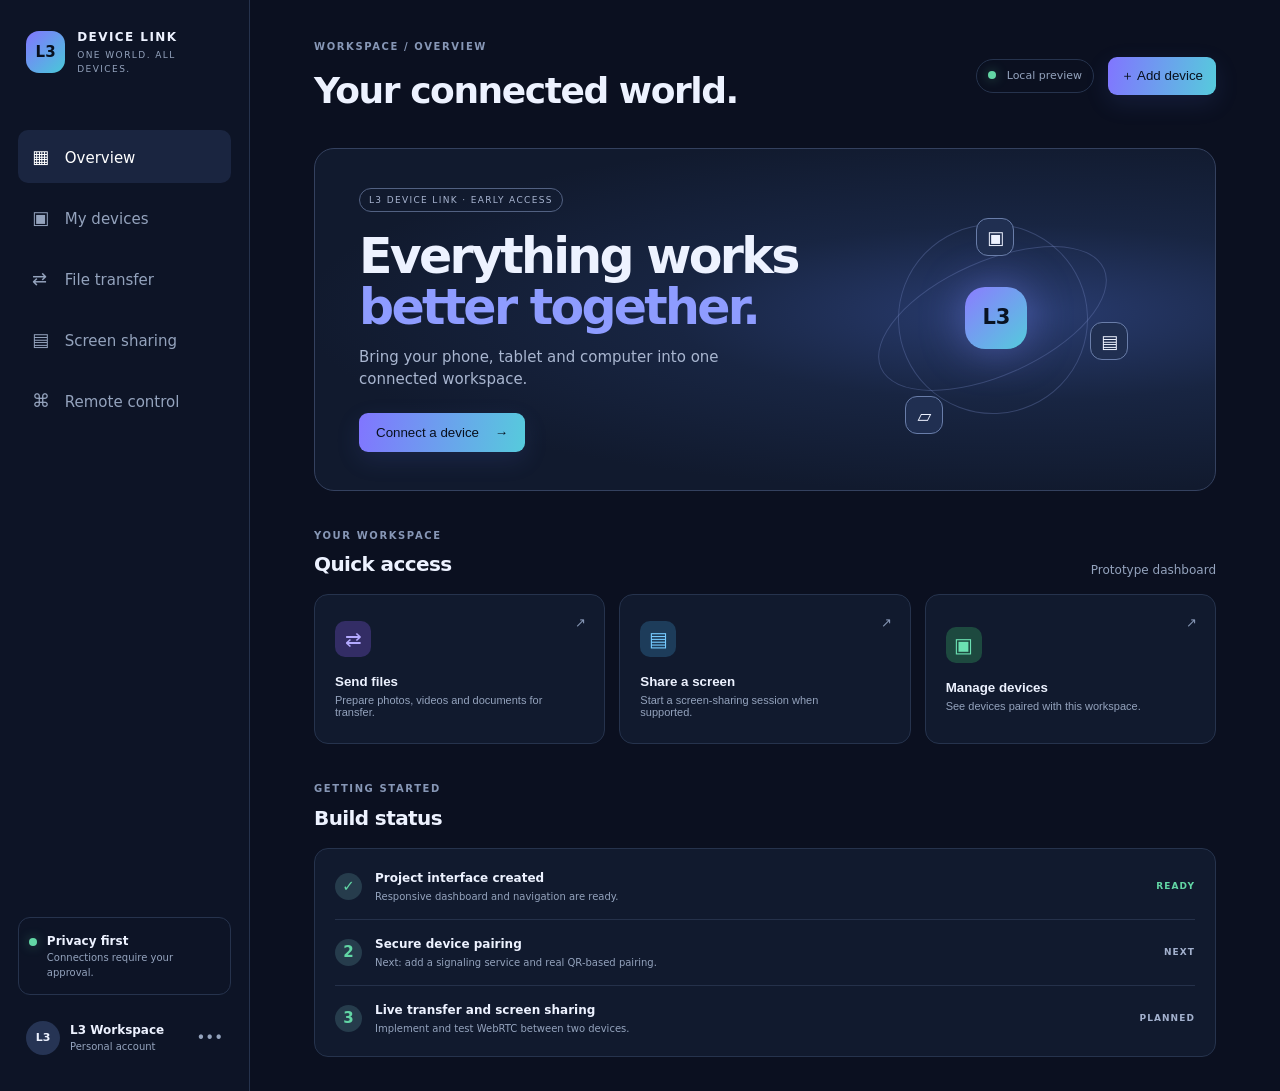
==== l3-device-link/index.html @ 7efd7ea4 "Add L3 Device Link starter app" ====
<!doctype html>
<html lang="en">
<head>
  <meta charset="UTF-8" />
  <meta name="viewport" content="width=device-width, initial-scale=1.0" />
  <meta name="theme-color" content="#0b1020" />
  <meta name="description" content="L3 Device Link — connect your devices, move files and share screens." />
  <title>L3 Device Link</title>
  <link rel="manifest" href="manifest.webmanifest" />
  <link rel="stylesheet" href="styles.css" />
</head>
<body>
  <div class="app-shell">
    <aside class="sidebar">
      <a class="brand" href="#" aria-label="L3 Device Link home">
        <span class="brand-mark">L3</span><span><b>DEVICE LINK</b><small>ONE WORLD. ALL DEVICES.</small></span>
      </a>
      <nav>
        <button class="nav-item active" data-view="overview"><span>▦</span> Overview</button>
        <button class="nav-item" data-view="devices"><span>▣</span> My devices</button>
        <button class="nav-item" data-view="transfer"><span>⇄</span> File transfer</button>
        <button class="nav-item" data-view="sharing"><span>▤</span> Screen sharing</button>
        <button class="nav-item" data-view="remote"><span>⌘</span> Remote control</button>
      </nav>
      <div class="sidebar-bottom">
        <div class="secure-note"><span class="status-dot"></span><div><b>Privacy first</b><small>Connections require your approval.</small></div></div>
        <div class="profile"><div class="avatar">L3</div><div><b>L3 Workspace</b><small>Personal account</small></div><span class="dots">•••</span></div>
      </div>
    </aside>

    <main class="main">
      <header class="topbar">
        <div><span class="eyebrow">WORKSPACE / <span id="crumb">OVERVIEW</span></span><h1 id="page-title">Your connected world.</h1></div>
        <div class="top-actions"><span class="online-pill"><i></i> Local preview</span><button class="primary small" id="open-pair">＋ Add device</button></div>
      </header>

      <section class="view active" id="overview">
        <div class="hero">
          <div class="hero-copy"><span class="tag">L3 DEVICE LINK · EARLY ACCESS</span><h2>Everything works<br/><em>better together.</em></h2><p>Bring your phone, tablet and computer into one connected workspace.</p><button class="primary" id="hero-pair">Connect a device <span>→</span></button></div>
          <div class="orbit" aria-hidden="true"><div class="orbit-ring ring-one"></div><div class="orbit-ring ring-two"></div><div class="orbit-core">L3</div><div class="orbit-node node-a">▣</div><div class="orbit-node node-b">▤</div><div class="orbit-node node-c">▱</div></div>
        </div>
        <div class="section-heading"><div><span class="eyebrow">YOUR WORKSPACE</span><h3>Quick access</h3></div><span class="muted">Prototype dashboard</span></div>
        <div class="feature-grid">
          <button class="feature-card" data-go="transfer"><span class="feature-icon violet">⇄</span><b>Send files</b><small>Prepare photos, videos and documents for transfer.</small><span class="card-arrow">↗</span></button>
          <button class="feature-card" data-go="sharing"><span class="feature-icon blue">▤</span><b>Share a screen</b><small>Start a screen-sharing session when supported.</small><span class="card-arrow">↗</span></button>
          <button class="feature-card" data-go="devices"><span class="feature-icon green">▣</span><b>Manage devices</b><small>See devices paired with this workspace.</small><span class="card-arrow">↗</span></button>
        </div>
        <div class="section-heading"><div><span class="eyebrow">GETTING STARTED</span><h3>Build status</h3></div></div>
        <div class="status-card"><div class="status-line"><span class="status-icon">✓</span><div><b>Project interface created</b><small>Responsive dashboard and navigation are ready.</small></div><span class="state done">READY</span></div><div class="status-line"><span class="status-icon">2</span><div><b>Secure device pairing</b><small>Next: add a signaling service and real QR-based pairing.</small></div><span class="state planned">NEXT</span></div><div class="status-line"><span class="status-icon">3</span><div><b>Live transfer and screen sharing</b><small>Implement and test WebRTC between two devices.</small></div><span class="state planned">PLANNED</span></div></div>
      </section>

      <section class="view" id="devices">
        <div class="section-heading"><div><span class="eyebrow">DEVICE NETWORK</span><h3>My devices</h3><p class="muted">Devices will appear here after real pairing is implemented.</p></div><button class="primary small" id="device-pair">＋ Pair device</button></div>
        <div class="empty-state"><div class="empty-icon">▣</div><h3>No devices paired yet</h3><p>Your device list is empty. Pairing in this starter build is a UI preview; no device has been connected.</p><button class="secondary" id="empty-pair">Set up a device</button></div>
      </section>

      <section class="view" id="transfer">
        <div class="section-heading"><div><span class="eyebrow">SHARE BETWEEN DEVICES</span><h3>File transfer</h3><p class="muted">Choose files to stage locally. They are not uploaded or sent in this preview.</p></div></div>
        <label class="drop-zone" id="drop-zone"><input id="file-input" type="file" multiple /><span class="upload-icon">↑</span><b>Drop files here or <u>browse files</u></b><small>Photos, videos and documents · Local preview only</small></label>
        <div id="file-list" class="file-list"></div>
        <div class="notice"><b>Transfer status:</b> Local staging only. A secure peer connection is required before files can be sent to another device.</div>
      </section>

      <section class="view" id="sharing">
        <div class="section-heading"><div><span class="eyebrow">LIVE COLLABORATION</span><h3>Screen sharing</h3><p class="muted">Share this browser tab or screen after a peer connection is added.</p></div></div>
        <div class="empty-state"><div class="empty-icon">▤</div><h3>Ready when you are</h3><p>Live screen sharing requires a secure context (HTTPS or localhost), browser support and a connected peer.</p><button class="secondary" id="share-screen">Check screen-share support</button><p class="feedback" id="share-feedback" aria-live="polite"></p></div>
      </section>

      <section class="view" id="remote">
        <div class="section-heading"><div><span class="eyebrow">CONSENT-BASED ACCESS</span><h3>Remote control</h3><p class="muted">Remote input is not enabled in this starter build.</p></div></div>
        <div class="notice warning"><b>Designed for safety:</b> Remote control will require explicit approval on the device being controlled, a visible session indicator, and an immediate disconnect option. Browser and iOS restrictions may limit available controls.</div>
        <div class="empty-state"><div class="empty-icon">⌘</div><h3>No active remote sessions</h3><p>We will add supported remote actions after secure pairing is working.</p></div>
      </section>
    </main>
  </div>

  <dialog id="pair-dialog">
    <form method="dialog" class="dialog-content">
      <button class="close" aria-label="Close">×</button>
      <span class="eyebrow">NEW CONNECTION</span><h2>Link a device</h2>
      <p class="muted">This is a visual pairing preview. It does not establish a real connection yet.</p>
      <label class="field-label" for="device-name">Give your device a name</label><input id="device-name" class="text-input" placeholder="e.g. My Android phone" maxlength="40" />
      <label class="field-label" for="device-type">Device type</label><select id="device-type" class="text-input"><option>Android phone</option><option>iPhone</option><option>Windows PC</option><option>Mac</option><option>Linux computer</option><option>Chromebook</option><option>Tablet</option></select>
      <div class="pair-code"><small>DEMO PAIRING CODE</small><strong id="pair-code">— — — — — —</strong><span>Demo only · Not a secure authentication code</span></div>
      <button class="primary full" id="generate-code" type="button">Generate demo code</button>
      <p class="feedback" id="pair-feedback" aria-live="polite"></p>
    </form>
  </dialog>
  <script src="app.js"></script>
</body>
</html>
---- l3-device-link/styles.css ----
:root{--bg:#0b1020;--panel:#111a2e;--panel2:#151f35;--line:#26334d;--text:#edf2ff;--muted:#94a3bd;--purple:#8b7cff;--cyan:#63d8e8;--green:#62d6a5}*{box-sizing:border-box}body{margin:0;background:var(--bg);color:var(--text);font:15px/1.5 Inter,ui-sans-serif,system-ui,-apple-system,Segoe UI,sans-serif}.app-shell{min-height:100vh;display:grid;grid-template-columns:250px 1fr}.sidebar{border-right:1px solid var(--line);padding:28px 18px;display:flex;flex-direction:column;min-height:100vh;background:#0d1426}.brand{display:flex;align-items:center;gap:12px;color:var(--text);text-decoration:none;margin:0 8px 54px}.brand-mark{display:grid;place-items:center;width:42px;height:42px;border-radius:13px;background:linear-gradient(135deg,#8275ff,#48c9d8);font-weight:900;color:#08101e}.brand b{display:block;letter-spacing:.12em;font-size:12px}.brand small{display:block;color:var(--muted);font-size:9px;letter-spacing:.16em;margin-top:3px}nav{display:grid;gap:8px}.nav-item{border:0;background:transparent;color:var(--muted);padding:13px 14px;text-align:left;border-radius:10px;font:inherit;cursor:pointer}.nav-item span{display:inline-block;width:28px;font-size:18px}.nav-item.active,.nav-item:hover{background:#1a2540;color:white}.sidebar-bottom{margin-top:auto}.secure-note{display:flex;gap:10px;padding:14px 10px;border:1px solid var(--line);border-radius:12px;margin-bottom:18px}.secure-note b,.profile b{display:block;font-size:12px}.secure-note small,.profile small{display:block;color:var(--muted);font-size:10px}.status-dot,.online-pill i{width:8px;height:8px;background:var(--green);border-radius:50%;display:inline-block;margin-top:6px;box-shadow:0 0 12px #62d6a566}.profile{display:flex;align-items:center;gap:10px;padding:8px}.avatar{width:34px;height:34px;display:grid;place-items:center;background:#263454;border-radius:50%;font-size:11px;font-weight:800}.dots{margin-left:auto;color:var(--muted)}.main{padding:34px clamp(22px,5vw,70px);max-width:1500px;width:100%;margin:auto}.topbar{display:flex;justify-content:space-between;align-items:center;margin-bottom:30px}.eyebrow{font-size:10px;letter-spacing:.16em;color:#8797b6;font-weight:800}.topbar h1{font-size:clamp(25px,3vw,36px);letter-spacing:-.04em;margin:7px 0 0}.top-actions{display:flex;gap:14px;align-items:center}.online-pill{font-size:11px;color:var(--muted);border:1px solid var(--line);padding:8px 11px;border-radius:20px}.online-pill i{margin:0 7px 0 0}.primary,.secondary{border:0;border-radius:9px;padding:12px 17px;font:700 13px inherit;cursor:pointer}.primary{background:linear-gradient(100deg,#8175ff,#56cbdc);color:#08101e;box-shadow:0 8px 25px #5b78e522}.primary:hover{filter:brightness(1.08)}.primary.small{padding:10px 13px}.primary.full{width:100%;margin-top:15px}.secondary{background:#202c46;color:var(--text);border:1px solid var(--line)}.view{display:none}.view.active{display:block}.hero{min-height:300px;border:1px solid #34415f;border-radius:20px;padding:38px 44px;display:flex;align-items:center;justify-content:space-between;overflow:hidden;background:radial-gradient(ellipse at 78% 48%,#293c70 0,#182542 35%,#111a2e 72%);position:relative}.hero-copy{position:relative;z-index:2}.tag{font-size:9px;letter-spacing:.15em;color:#a8b5d1;border:1px solid #526182;border-radius:30px;padding:6px 9px}.hero h2{font-size:clamp(32px,4vw,49px);line-height:1.05;letter-spacing:-.055em;margin:22px 0 12px}.hero h2 em{font-style:normal;color:#8e9cff}.hero p{color:#a9b6d0;max-width:380px;margin:0 0 22px}.hero button span{padding-left:12px}.orbit{width:270px;height:230px;position:relative;margin-right:5%;flex-shrink:0}.orbit-ring{position:absolute;border:1px solid #7588c455;border-radius:50%;transform:rotate(-24deg)}.ring-one{width:245px;height:115px;top:57px;left:10px}.ring-two{width:190px;height:190px;top:20px;left:38px}.orbit-core{position:absolute;left:105px;top:83px;width:62px;height:62px;border-radius:20px;background:linear-gradient(135deg,#8b7cff,#54cbdc);display:grid;place-items:center;color:#091323;font-weight:900;font-size:21px;box-shadow:0 0 45px #7f8cff77}.orbit-node{position:absolute;width:38px;height:38px;border:1px solid #697da9;background:#202f51;border-radius:12px;display:grid;place-items:center;font-size:18px}.node-a{top:14px;left:116px}.node-b{right:2px;top:118px}.node-c{bottom:0;left:45px}.section-heading{display:flex;justify-content:space-between;align-items:end;margin:32px 0 15px}.section-heading h3{font-size:20px;margin:4px 0 0;letter-spacing:-.03em}.muted{color:var(--muted);font-size:12px}.feature-grid{display:grid;grid-template-columns:repeat(3,1fr);gap:14px}.feature-card{text-align:left;position:relative;padding:20px;background:var(--panel);border:1px solid var(--line);border-radius:14px;color:var(--text);cursor:pointer;min-height:150px}.feature-card:hover{border-color:#7181bb;transform:translateY(-2px)}.feature-icon{display:grid;place-items:center;width:36px;height:36px;border-radius:10px;font-size:20px;margin-bottom:17px}.violet{background:#332d65;color:#b4aaff}.blue{background:#1d3c5a;color:#75caff}.green{background:#1d493f;color:#6be0b2}.feature-card b,.feature-card small{display:block}.feature-card small{color:var(--muted);font-size:11px;margin-top:5px;max-width:230px}.card-arrow{position:absolute;right:18px;top:20px;color:#8797b6}.status-card{border:1px solid var(--line);border-radius:14px;background:var(--panel);padding:5px 20px}.status-line{display:flex;align-items:center;gap:13px;padding:15px 0;border-bottom:1px solid #25314a}.status-line:last-child{border:0}.status-icon{width:27px;height:27px;display:grid;place-items:center;border-radius:50%;background:#263c4c;color:var(--green);font-weight:800}.status-line b,.status-line small{display:block}.status-line b{font-size:12px}.status-line small{font-size:10px;color:var(--muted);margin-top:2px}.state{margin-left:auto;font-size:9px;letter-spacing:.12em;font-weight:800}.done{color:var(--green)}.planned{color:#a3b1ce}.empty-state{margin-top:18px;min-height:300px;border:1px dashed #394866;border-radius:16px;display:flex;align-items:center;justify-content:center;flex-direction:column;text-align:center;padding:35px}.empty-icon{width:55px;height:55px;border-radius:16px;background:#1b2945;color:#a8b5ff;display:grid;place-items:center;font-size:25px}.empty-state h3{margin:16px 0 5px}.empty-state p{max-width:440px;color:var(--muted);font-size:12px}.drop-zone{margin-top:18px;border:1px dashed #586a91;border-radius:16px;background:#121c31;min-height:210px;display:flex;align-items:center;justify-content:center;flex-direction:column;gap:8px;cursor:pointer}.drop-zone:hover{border-color:#9b91ff;background:#17233c}.drop-zone input{display:none}.upload-icon{font-size:30px;color:#9c91ff}.drop-zone small{color:var(--muted);font-size:11px}.file-list{display:grid;gap:8px;margin-top:15px}.file-row{display:flex;align-items:center;gap:12px;background:var(--panel);border:1px solid var(--line);border-radius:10px;padding:12px}.file-symbol{font-size:19px;color:#a99fff}.file-row b{font-size:12px;display:block}.file-row small{font-size:10px;color:var(--muted)}.notice{margin-top:20px;padding:14px 16px;border-radius:10px;border:1px solid #394866;background:#151f35;color:#b6c3dc;font-size:11px}.notice.warning{border-color:#765d39;background:#2b241b;color:#e9d0a7}.field-label{display:block;font-size:11px;color:#b7c3d9;margin:14px 0 6px}.text-input{width:100%;padding:12px;border-radius:8px;border:1px solid var(--line);background:#0c1425;color:white;font:inherit;font-size:13px}.pair-code{margin-top:17px;background:#18243c;border:1px solid #344565;border-radius:10px;text-align:center;padding:16px}.pair-code small,.pair-code span{display:block;color:var(--muted);font-size:9px;letter-spacing:.1em}.pair-code strong{display:block;font-size:27px;letter-spacing:.22em;margin:5px}.pair-code span{letter-spacing:0}.feedback{color:#9edcc6;font-size:11px;min-height:15px}dialog{border:1px solid #394866;border-radius:16px;background:#111a2e;color:var(--text);width:min(430px,calc(100% - 30px));padding:0;box-shadow:0 25px 100px #000a}dialog::backdrop{background:#050916bb;backdrop-filter:blur(5px)}.dialog-content{padding:28px;position:relative}.dialog-content h2{margin:7px 0;font-size:25px}.dialog-content>p{font-size:11px}.close{position:absolute;right:18px;top:14px;border:0;background:none;color:#aab7cf;font-size:25px;cursor:pointer}.file-row button{margin-left:auto;background:none;border:0;color:#aebada;cursor:pointer}@media(max-width:850px){.app-shell{grid-template-columns:1fr}.sidebar{min-height:auto;padding:13px 16px;border-right:0;border-bottom:1px solid var(--line)}.brand{margin:0 5px 12px}.sidebar nav{display:flex;overflow:auto;gap:4px}.nav-item{white-space:nowrap;padding:9px 10px;font-size:11px}.nav-item span{width:auto;margin-right:5px}.sidebar-bottom{display:none}.main{padding:23px 18px}.hero{padding:27px;min-height:270px}.orbit{opacity:.35;position:absolute;right:-55px;top:15px}.hero-copy{max-width:80%}}@media(max-width:600px){.topbar{align-items:flex-start;gap:12px}.top-actions{flex-direction:column;align-items:flex-end;gap:8px}.online-pill{display:none}.feature-grid{grid-template-columns:1fr}.feature-card{min-height:125px}.hero-copy{max-width:100%}.hero{padding:25px 22px}.orbit{right:-110px;opacity:.2}.section-heading{align-items:flex-start;gap:10px}.state{font-size:8px}}
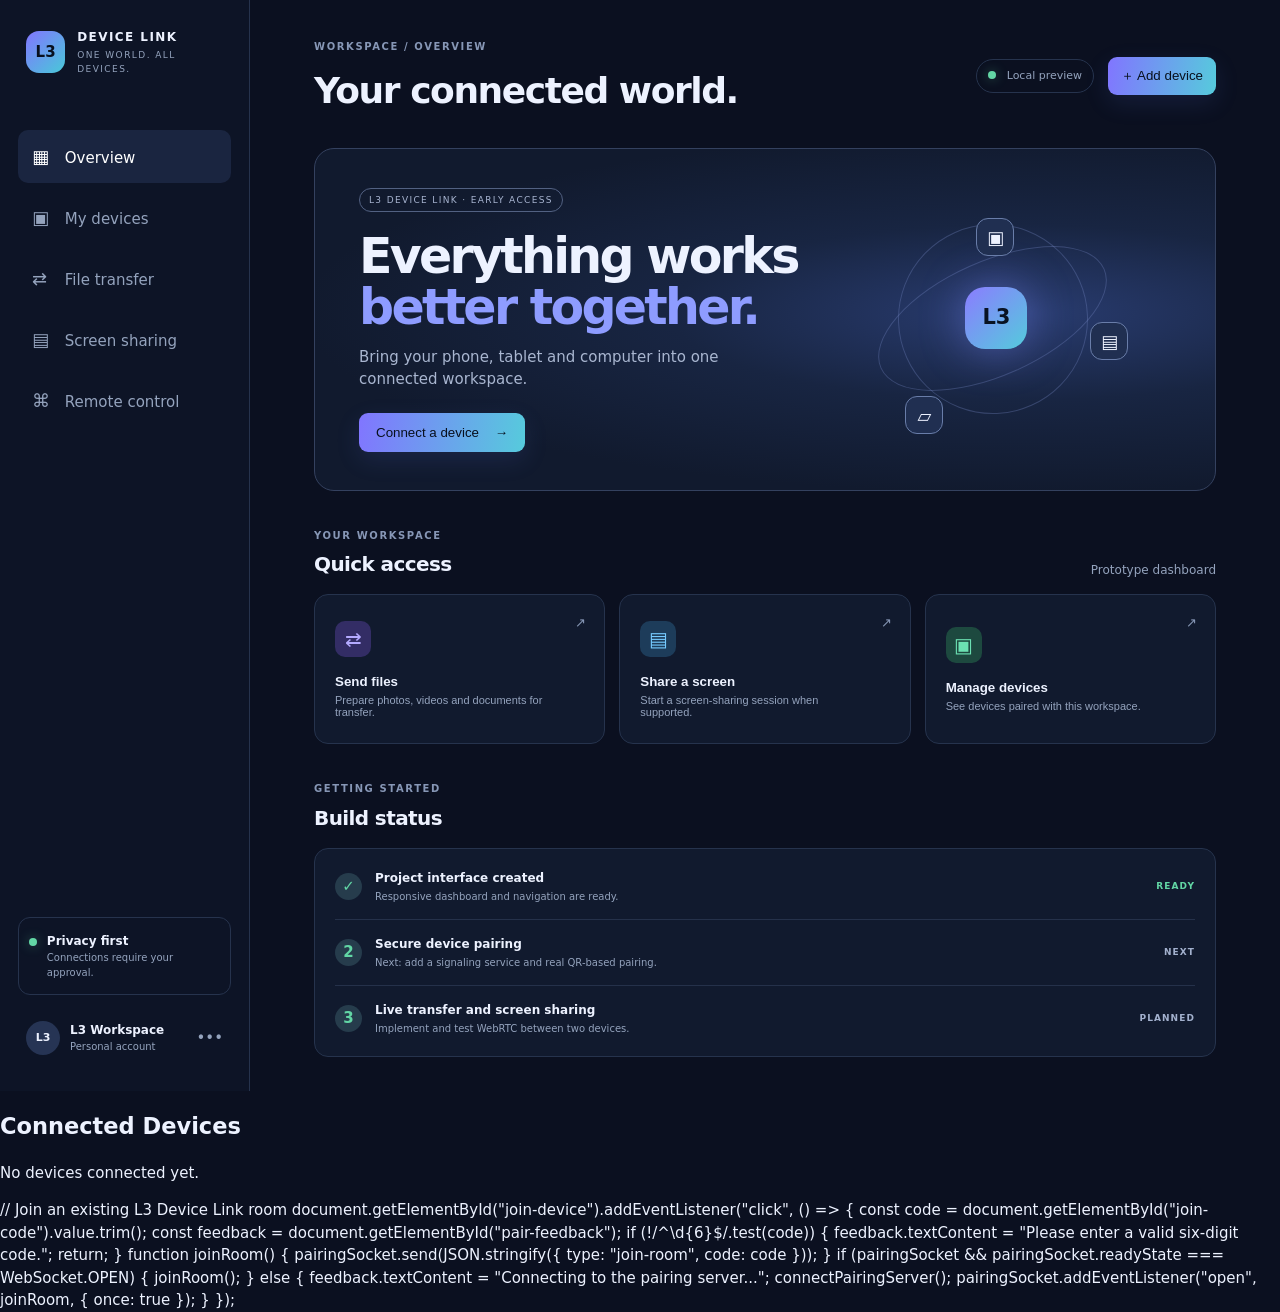
==== commit fbf84a20: "Prepare L3 Device Link for Chromebook installation" ====
--- a/l3-device-link/index.html
+++ b/l3-device-link/index.html
@@ -74,18 +74,90 @@
     </main>
   </div>
 
-  <dialog id="pair-dialog">
-    <form method="dialog" class="dialog-content">
-      <button class="close" aria-label="Close">×</button>
-      <span class="eyebrow">NEW CONNECTION</span><h2>Link a device</h2>
-      <p class="muted">This is a visual pairing preview. It does not establish a real connection yet.</p>
-      <label class="field-label" for="device-name">Give your device a name</label><input id="device-name" class="text-input" placeholder="e.g. My Android phone" maxlength="40" />
-      <label class="field-label" for="device-type">Device type</label><select id="device-type" class="text-input"><option>Android phone</option><option>iPhone</option><option>Windows PC</option><option>Mac</option><option>Linux computer</option><option>Chromebook</option><option>Tablet</option></select>
-      <div class="pair-code"><small>DEMO PAIRING CODE</small><strong id="pair-code">— — — — — —</strong><span>Demo only · Not a secure authentication code</span></div>
-      <button class="primary full" id="generate-code" type="button">Generate demo code</button>
-      <p class="feedback" id="pair-feedback" aria-live="polite"></p>
-    </form>
-  </dialog>
+ 
+<dialog id="pair-dialog">
+  <form method="dialog" class="dialog-content">
+    <button class="close" aria-label="Close">×</button>
+    <span class="eyebrow">NEW CONNECTION</span>
+    <h2>Link a device</h2>
+    <p class="muted">Connect another device using a pairing code.</p>
+
+    <label class="field-label" for="device-name">Give your device a name</label>
+    <input id="device-name" class="text-input" placeholder="e.g. My Android phone" maxlength="40" />
+
+    <label class="field-label" for="device-type">Device type</label>
+    <select id="device-type" class="text-input">
+      <option>Android phone</option>
+      <option>iPhone</option>
+      <option>Windows PC</option>
+      <option>Mac</option>
+      <option>Linux computer</option>
+      <option>Chromebook</option>
+      <option>Tablet</option>
+    </select>
+
+    <div class="pair-code">
+      <small>PAIRING CODE</small>
+      <strong id="pair-code">— — — — — —</strong>
+      <span>Share this code with your other device.</span>
+    </div>
+
+    <button class="primary full" id="generate-code" type="button">
+      Create pairing code
+    </button>
+
+    <div class="section-heading">
+      <h3>Join another device</h3>
+    </div>
+
+    <label class="field-label" for="join-code">Enter its six-digit code</label>
+    <input id="join-code" class="text-input" placeholder="123456" maxlength="6" inputmode="numeric" />
+
+    <button class="secondary full" id="join-device" type="button">
+      Join device
+    </button>
+
+    <p class="feedback" id="pair-feedback" aria-live="polite"></p>
+  </form>
+</dialog>
+
   <script src="app.js"></script>
+
+<section class="device-status">
+  <h2>Connected Devices</h2>
+  <div id="connected-devices">
+    <p>No devices connected yet.</p>
+  </div>
+</section>
+
 </body>
-</html>+</html>
+
+
+// Join an existing L3 Device Link room
+document.getElementById("join-device").addEventListener("click", () => {
+  const code = document.getElementById("join-code").value.trim();
+  const feedback = document.getElementById("pair-feedback");
+
+  if (!/^\d{6}$/.test(code)) {
+    feedback.textContent = "Please enter a valid six-digit code.";
+    return;
+  }
+
+  function joinRoom() {
+    pairingSocket.send(JSON.stringify({
+      type: "join-room",
+      code: code
+    }));
+  }
+
+  if (pairingSocket && pairingSocket.readyState === WebSocket.OPEN) {
+    joinRoom();
+  } else {
+    feedback.textContent = "Connecting to the pairing server...";
+
+    connectPairingServer();
+
+    pairingSocket.addEventListener("open", joinRoom, { once: true });
+  }
+});
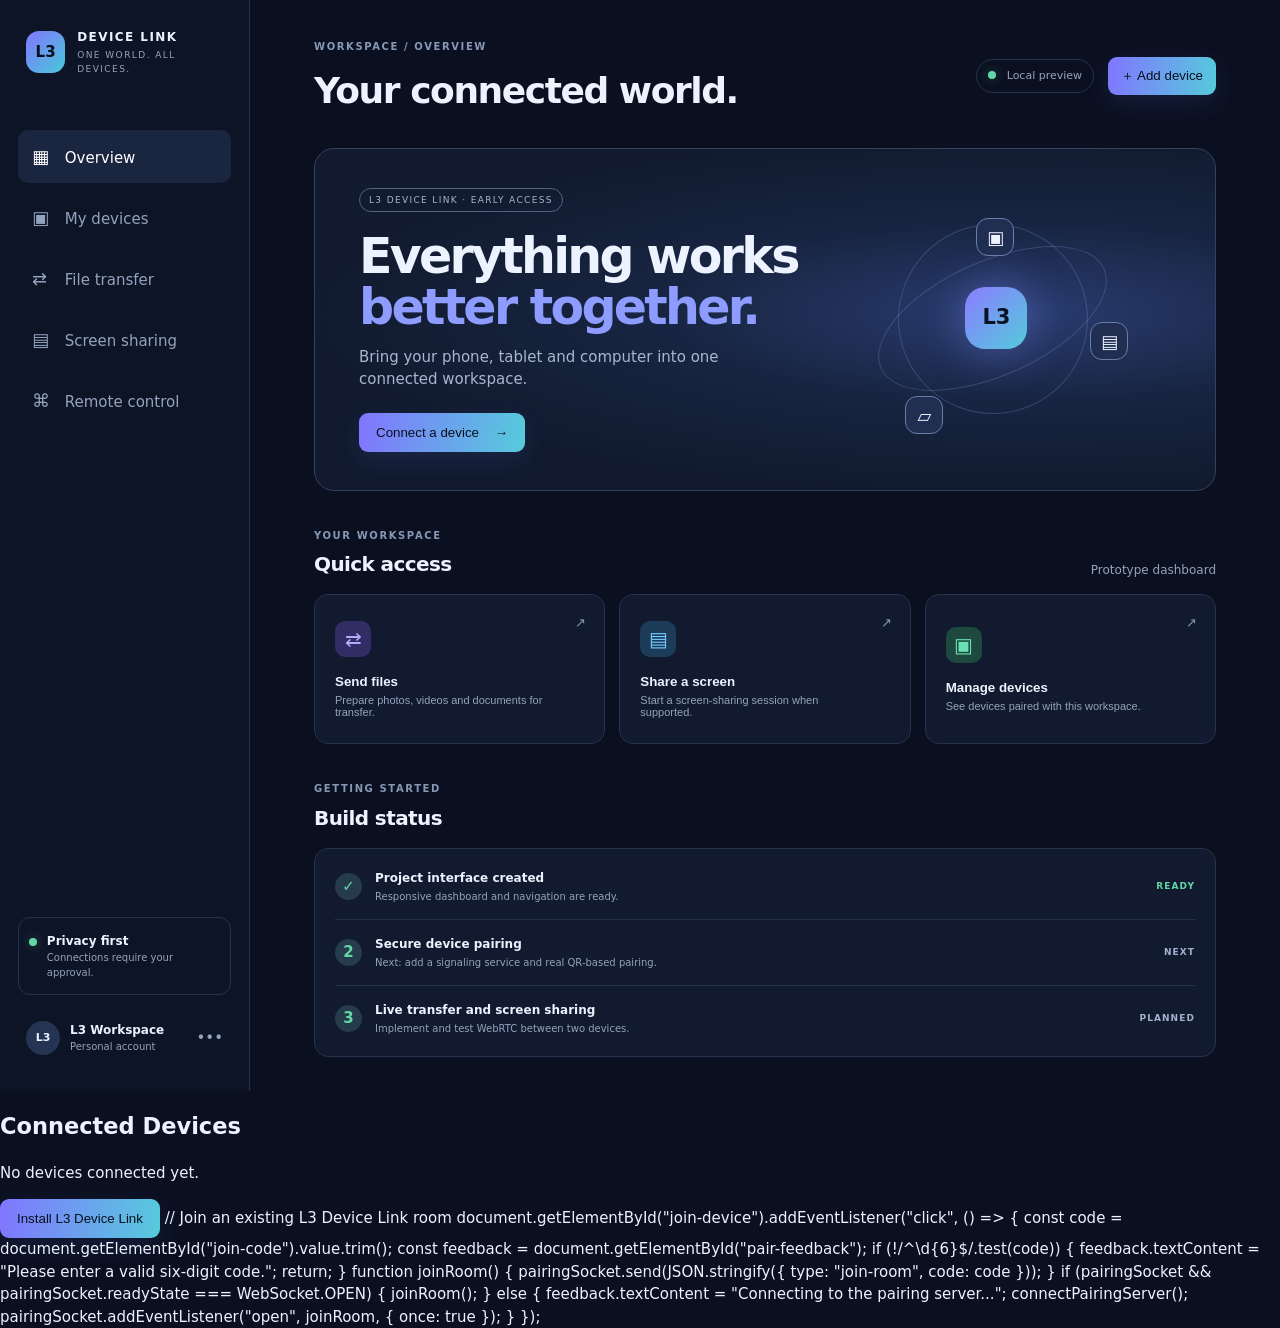
==== commit 9a1c3875: "Fix app installation button loading" ====
--- a/l3-device-link/index.html
+++ b/l3-device-link/index.html
@@ -121,7 +121,7 @@
   </form>
 </dialog>
 
-  <script src="app.js"></script>
+  <script src="app.js" defer></script>
 
 <section class="device-status">
   <h2>Connected Devices</h2>
@@ -129,6 +129,10 @@
     <p>No devices connected yet.</p>
   </div>
 </section>
+
+<button id="install-app" class="primary">
+  Install L3 Device Link
+</button>
 
 </body>
 </html>
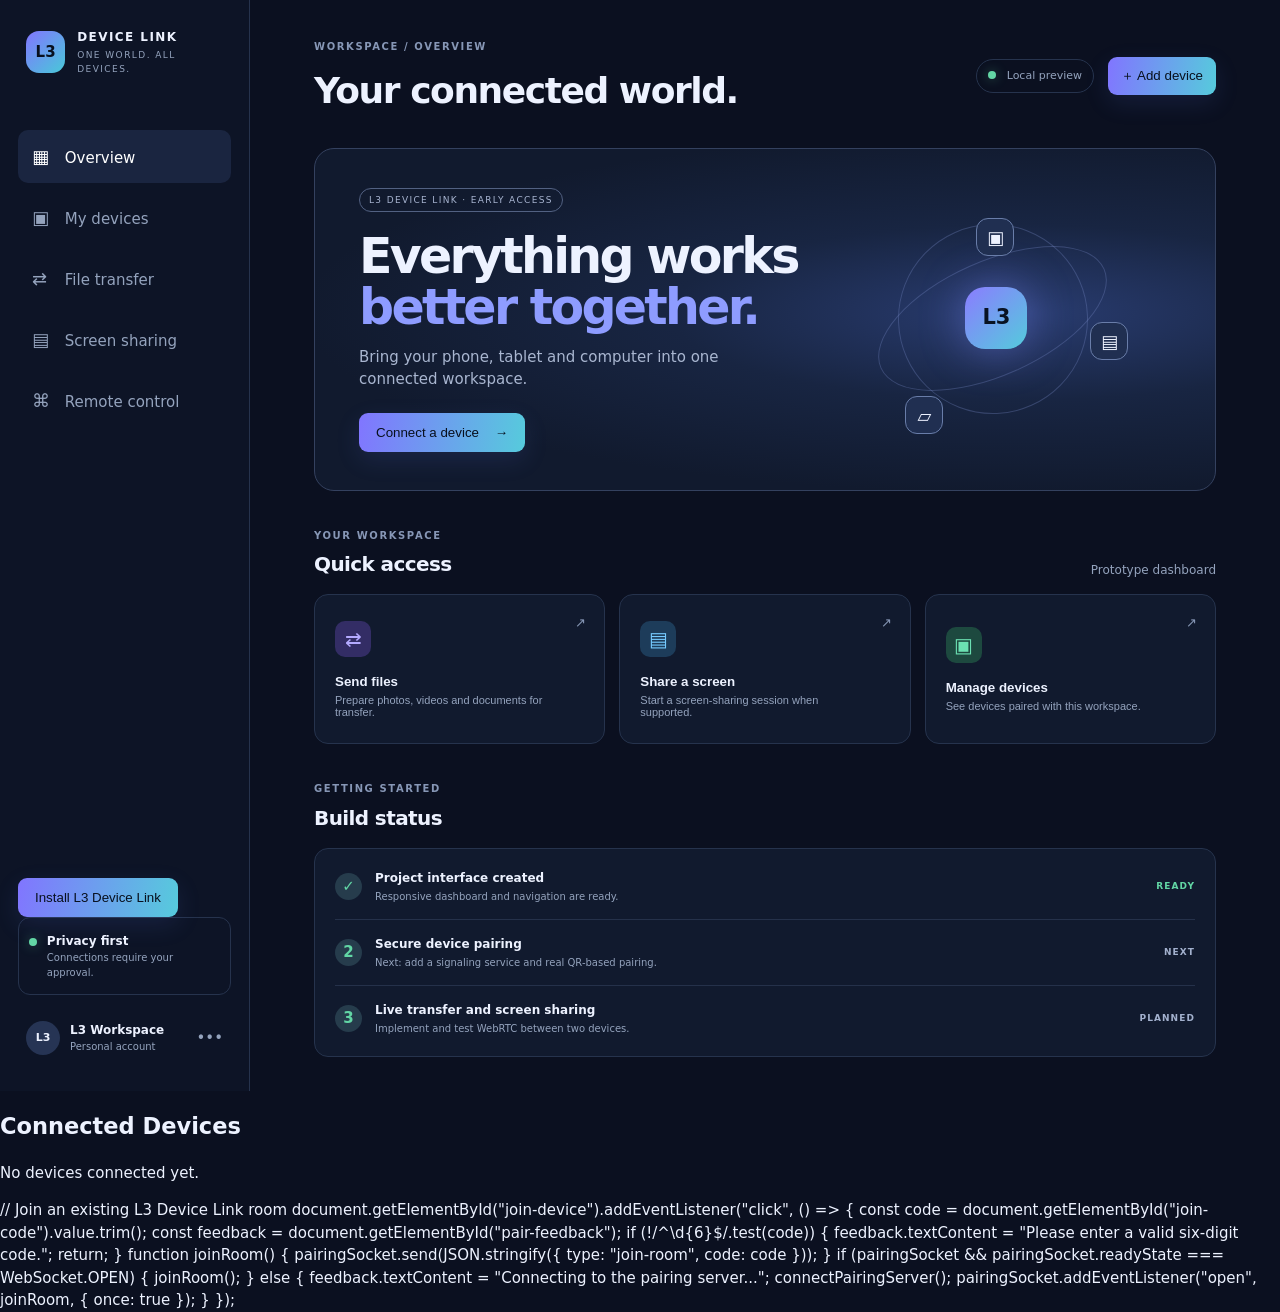
==== commit 19d19a3f: "Move install button to sidebar" ====
--- a/l3-device-link/index.html
+++ b/l3-device-link/index.html
@@ -22,8 +22,13 @@
         <button class="nav-item" data-view="sharing"><span>▤</span> Screen sharing</button>
         <button class="nav-item" data-view="remote"><span>⌘</span> Remote control</button>
       </nav>
-      <div class="sidebar-bottom">
-        <div class="secure-note"><span class="status-dot"></span><div><b>Privacy first</b><small>Connections require your approval.</small></div></div>
+
+<div class="sidebar-bottom">
+  <button id="install-app" class="primary">
+    Install L3 Device Link
+  </button>
+  <div class="secure-note">
+<span class="status-dot"></span><div><b>Privacy first</b><small>Connections require your approval.</small></div></div>
         <div class="profile"><div class="avatar">L3</div><div><b>L3 Workspace</b><small>Personal account</small></div><span class="dots">•••</span></div>
       </div>
     </aside>
@@ -130,9 +135,7 @@
   </div>
 </section>
 
-<button id="install-app" class="primary">
-  Install L3 Device Link
-</button>
+
 
 </body>
 </html>
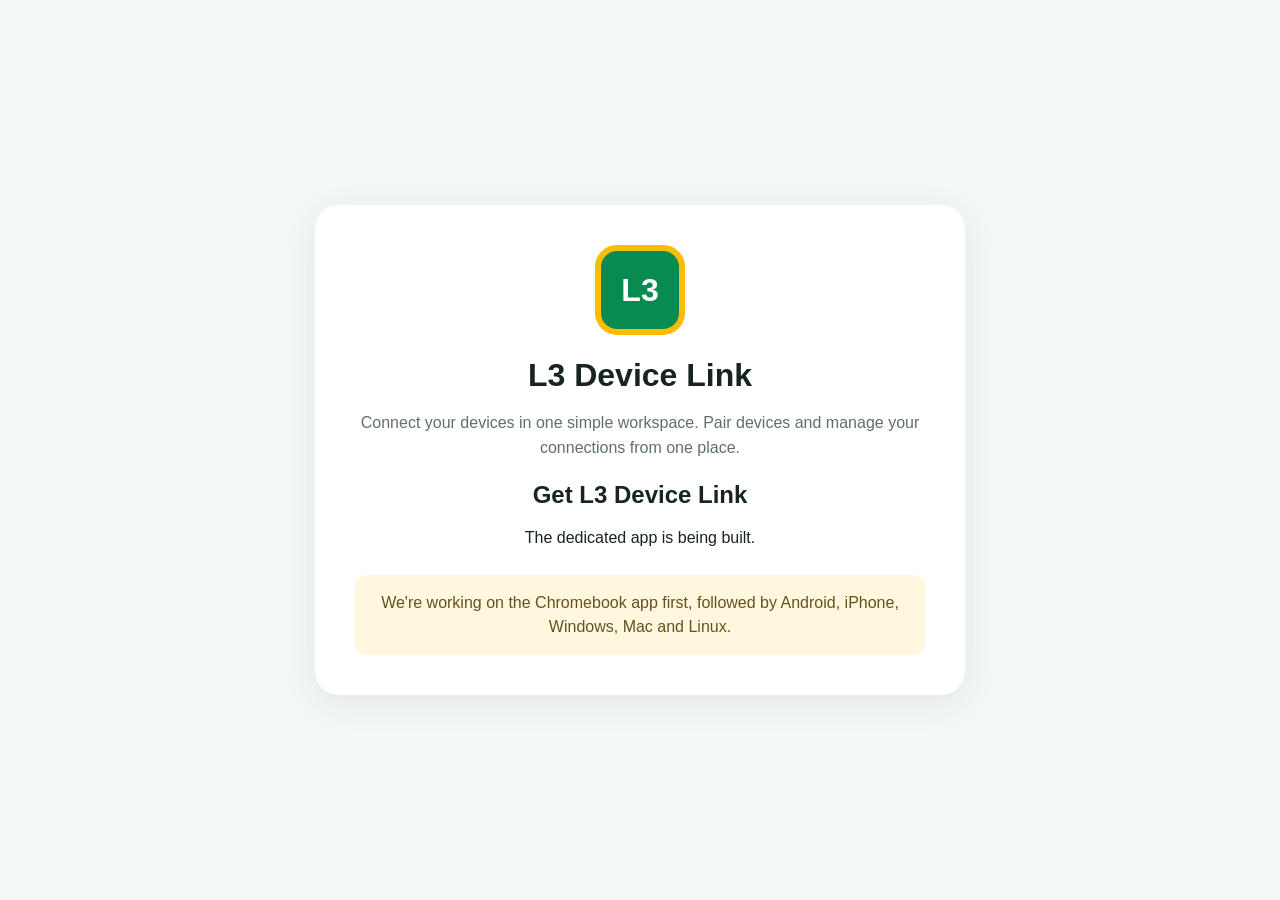
==== commit 0725cdc9: "Set download page as website homepage" ====
--- a/l3-device-link/index.html
+++ b/l3-device-link/index.html
@@ -1,170 +1,82 @@
-<!doctype html>
+ 
+<!DOCTYPE html>
 <html lang="en">
 <head>
-  <meta charset="UTF-8" />
-  <meta name="viewport" content="width=device-width, initial-scale=1.0" />
-  <meta name="theme-color" content="#0b1020" />
-  <meta name="description" content="L3 Device Link — connect your devices, move files and share screens." />
-  <title>L3 Device Link</title>
-  <link rel="manifest" href="manifest.webmanifest" />
-  <link rel="stylesheet" href="styles.css" />
+  <meta charset="UTF-8">
+  <meta name="viewport" content="width=device-width, initial-scale=1.0">
+  <meta name="theme-color" content="#078b50">
+  <title>L3 Device Link — Download</title>
+  <style>
+    * { box-sizing: border-box; }
+    body {
+      margin: 0;
+      min-height: 100vh;
+      font-family: Arial, sans-serif;
+      background: #f4f8f5;
+      color: #17251d;
+      display: grid;
+      place-items: center;
+      padding: 24px;
+    }
+    main {
+      max-width: 650px;
+      width: 100%;
+      background: white;
+      padding: 40px;
+      border-radius: 24px;
+      text-align: center;
+      box-shadow: 0 8px 35px #163c2515;
+    }
+    .logo {
+      width: 90px;
+      height: 90px;
+      margin: auto;
+      border-radius: 22px;
+      background: #078b50;
+      color: white;
+      display: grid;
+      place-items: center;
+      font-size: 32px;
+      font-weight: bold;
+      border: 6px solid #fbbc04;
+    }
+    h1 { margin-bottom: 8px; }
+    .intro { color: #607067; line-height: 1.6; }
+    .download {
+      display: inline-block;
+      margin-top: 20px;
+      padding: 15px 25px;
+      background: #078b50;
+      color: white;
+      border-radius: 12px;
+      text-decoration: none;
+      font-weight: bold;
+    }
+    .download:hover { background: #056d3e; }
+    .note {
+      margin-top: 28px;
+      padding: 16px;
+      background: #fff8df;
+      border-radius: 12px;
+      color: #62521e;
+      line-height: 1.5;
+    }
+  </style>
 </head>
 <body>
-  <div class="app-shell">
-    <aside class="sidebar">
-      <a class="brand" href="#" aria-label="L3 Device Link home">
-        <span class="brand-mark">L3</span><span><b>DEVICE LINK</b><small>ONE WORLD. ALL DEVICES.</small></span>
-      </a>
-      <nav>
-        <button class="nav-item active" data-view="overview"><span>▦</span> Overview</button>
-        <button class="nav-item" data-view="devices"><span>▣</span> My devices</button>
-        <button class="nav-item" data-view="transfer"><span>⇄</span> File transfer</button>
-        <button class="nav-item" data-view="sharing"><span>▤</span> Screen sharing</button>
-        <button class="nav-item" data-view="remote"><span>⌘</span> Remote control</button>
-      </nav>
-
-<div class="sidebar-bottom">
-  <button id="install-app" class="primary">
-    Install L3 Device Link
-  </button>
-  <div class="secure-note">
-<span class="status-dot"></span><div><b>Privacy first</b><small>Connections require your approval.</small></div></div>
-        <div class="profile"><div class="avatar">L3</div><div><b>L3 Workspace</b><small>Personal account</small></div><span class="dots">•••</span></div>
-      </div>
-    </aside>
-
-    <main class="main">
-      <header class="topbar">
-        <div><span class="eyebrow">WORKSPACE / <span id="crumb">OVERVIEW</span></span><h1 id="page-title">Your connected world.</h1></div>
-        <div class="top-actions"><span class="online-pill"><i></i> Local preview</span><button class="primary small" id="open-pair">＋ Add device</button></div>
-      </header>
-
-      <section class="view active" id="overview">
-        <div class="hero">
-          <div class="hero-copy"><span class="tag">L3 DEVICE LINK · EARLY ACCESS</span><h2>Everything works<br/><em>better together.</em></h2><p>Bring your phone, tablet and computer into one connected workspace.</p><button class="primary" id="hero-pair">Connect a device <span>→</span></button></div>
-          <div class="orbit" aria-hidden="true"><div class="orbit-ring ring-one"></div><div class="orbit-ring ring-two"></div><div class="orbit-core">L3</div><div class="orbit-node node-a">▣</div><div class="orbit-node node-b">▤</div><div class="orbit-node node-c">▱</div></div>
-        </div>
-        <div class="section-heading"><div><span class="eyebrow">YOUR WORKSPACE</span><h3>Quick access</h3></div><span class="muted">Prototype dashboard</span></div>
-        <div class="feature-grid">
-          <button class="feature-card" data-go="transfer"><span class="feature-icon violet">⇄</span><b>Send files</b><small>Prepare photos, videos and documents for transfer.</small><span class="card-arrow">↗</span></button>
-          <button class="feature-card" data-go="sharing"><span class="feature-icon blue">▤</span><b>Share a screen</b><small>Start a screen-sharing session when supported.</small><span class="card-arrow">↗</span></button>
-          <button class="feature-card" data-go="devices"><span class="feature-icon green">▣</span><b>Manage devices</b><small>See devices paired with this workspace.</small><span class="card-arrow">↗</span></button>
-        </div>
-        <div class="section-heading"><div><span class="eyebrow">GETTING STARTED</span><h3>Build status</h3></div></div>
-        <div class="status-card"><div class="status-line"><span class="status-icon">✓</span><div><b>Project interface created</b><small>Responsive dashboard and navigation are ready.</small></div><span class="state done">READY</span></div><div class="status-line"><span class="status-icon">2</span><div><b>Secure device pairing</b><small>Next: add a signaling service and real QR-based pairing.</small></div><span class="state planned">NEXT</span></div><div class="status-line"><span class="status-icon">3</span><div><b>Live transfer and screen sharing</b><small>Implement and test WebRTC between two devices.</small></div><span class="state planned">PLANNED</span></div></div>
-      </section>
-
-      <section class="view" id="devices">
-        <div class="section-heading"><div><span class="eyebrow">DEVICE NETWORK</span><h3>My devices</h3><p class="muted">Devices will appear here after real pairing is implemented.</p></div><button class="primary small" id="device-pair">＋ Pair device</button></div>
-        <div class="empty-state"><div class="empty-icon">▣</div><h3>No devices paired yet</h3><p>Your device list is empty. Pairing in this starter build is a UI preview; no device has been connected.</p><button class="secondary" id="empty-pair">Set up a device</button></div>
-      </section>
-
-      <section class="view" id="transfer">
-        <div class="section-heading"><div><span class="eyebrow">SHARE BETWEEN DEVICES</span><h3>File transfer</h3><p class="muted">Choose files to stage locally. They are not uploaded or sent in this preview.</p></div></div>
-        <label class="drop-zone" id="drop-zone"><input id="file-input" type="file" multiple /><span class="upload-icon">↑</span><b>Drop files here or <u>browse files</u></b><small>Photos, videos and documents · Local preview only</small></label>
-        <div id="file-list" class="file-list"></div>
-        <div class="notice"><b>Transfer status:</b> Local staging only. A secure peer connection is required before files can be sent to another device.</div>
-      </section>
-
-      <section class="view" id="sharing">
-        <div class="section-heading"><div><span class="eyebrow">LIVE COLLABORATION</span><h3>Screen sharing</h3><p class="muted">Share this browser tab or screen after a peer connection is added.</p></div></div>
-        <div class="empty-state"><div class="empty-icon">▤</div><h3>Ready when you are</h3><p>Live screen sharing requires a secure context (HTTPS or localhost), browser support and a connected peer.</p><button class="secondary" id="share-screen">Check screen-share support</button><p class="feedback" id="share-feedback" aria-live="polite"></p></div>
-      </section>
-
-      <section class="view" id="remote">
-        <div class="section-heading"><div><span class="eyebrow">CONSENT-BASED ACCESS</span><h3>Remote control</h3><p class="muted">Remote input is not enabled in this starter build.</p></div></div>
-        <div class="notice warning"><b>Designed for safety:</b> Remote control will require explicit approval on the device being controlled, a visible session indicator, and an immediate disconnect option. Browser and iOS restrictions may limit available controls.</div>
-        <div class="empty-state"><div class="empty-icon">⌘</div><h3>No active remote sessions</h3><p>We will add supported remote actions after secure pairing is working.</p></div>
-      </section>
-    </main>
-  </div>
-
- 
-<dialog id="pair-dialog">
-  <form method="dialog" class="dialog-content">
-    <button class="close" aria-label="Close">×</button>
-    <span class="eyebrow">NEW CONNECTION</span>
-    <h2>Link a device</h2>
-    <p class="muted">Connect another device using a pairing code.</p>
-
-    <label class="field-label" for="device-name">Give your device a name</label>
-    <input id="device-name" class="text-input" placeholder="e.g. My Android phone" maxlength="40" />
-
-    <label class="field-label" for="device-type">Device type</label>
-    <select id="device-type" class="text-input">
-      <option>Android phone</option>
-      <option>iPhone</option>
-      <option>Windows PC</option>
-      <option>Mac</option>
-      <option>Linux computer</option>
-      <option>Chromebook</option>
-      <option>Tablet</option>
-    </select>
-
-    <div class="pair-code">
-      <small>PAIRING CODE</small>
-      <strong id="pair-code">— — — — — —</strong>
-      <span>Share this code with your other device.</span>
+  <main>
+    <div class="logo">L3</div>
+    <h1>L3 Device Link</h1>
+    <p class="intro">
+      Connect your devices in one simple workspace.
+      Pair devices and manage your connections from one place.
+    </p>
+    <h2>Get L3 Device Link</h2>
+    <p>The dedicated app is being built.</p>
+    <div class="note">
+      We're working on the Chromebook app first,
+      followed by Android, iPhone, Windows, Mac and Linux.
     </div>
-
-    <button class="primary full" id="generate-code" type="button">
-      Create pairing code
-    </button>
-
-    <div class="section-heading">
-      <h3>Join another device</h3>
-    </div>
-
-    <label class="field-label" for="join-code">Enter its six-digit code</label>
-    <input id="join-code" class="text-input" placeholder="123456" maxlength="6" inputmode="numeric" />
-
-    <button class="secondary full" id="join-device" type="button">
-      Join device
-    </button>
-
-    <p class="feedback" id="pair-feedback" aria-live="polite"></p>
-  </form>
-</dialog>
-
-  <script src="app.js" defer></script>
-
-<section class="device-status">
-  <h2>Connected Devices</h2>
-  <div id="connected-devices">
-    <p>No devices connected yet.</p>
-  </div>
-</section>
-
-
-
+  </main>
 </body>
 </html>
-
-
-// Join an existing L3 Device Link room
-document.getElementById("join-device").addEventListener("click", () => {
-  const code = document.getElementById("join-code").value.trim();
-  const feedback = document.getElementById("pair-feedback");
-
-  if (!/^\d{6}$/.test(code)) {
-    feedback.textContent = "Please enter a valid six-digit code.";
-    return;
-  }
-
-  function joinRoom() {
-    pairingSocket.send(JSON.stringify({
-      type: "join-room",
-      code: code
-    }));
-  }
-
-  if (pairingSocket && pairingSocket.readyState === WebSocket.OPEN) {
-    joinRoom();
-  } else {
-    feedback.textContent = "Connecting to the pairing server...";
-
-    connectPairingServer();
-
-    pairingSocket.addEventListener("open", joinRoom, { once: true });
-  }
-});
